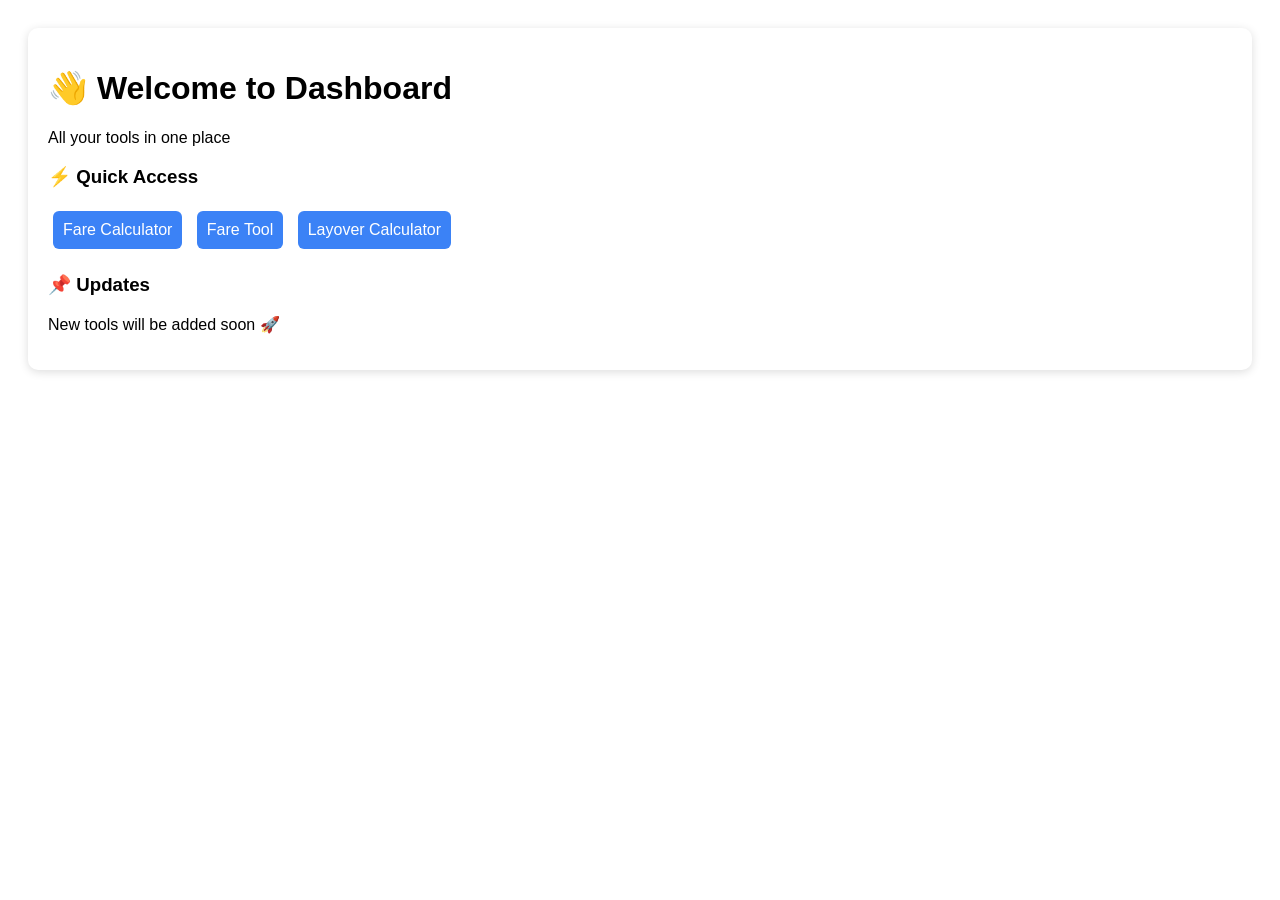
==== home.html @ d7796b46 "Update" ====
<!DOCTYPE html>
<html>
<head>
  <title>Home</title>
  <style>
    body { font-family: Arial; padding: 20px; }
    .card {
      background: white;
      padding: 20px;
      border-radius: 10px;
      box-shadow: 0 2px 10px #ddd;
    }
    .btn {
      display: inline-block;
      padding: 10px;
      margin: 5px;
      background: #3b82f6;
      color: white;
      text-decoration: none;
      border-radius: 6px;
    }
  </style>
</head>
<body>

<div class="card">
  <h1>👋 Welcome to Dashboard</h1>
  <p>All your tools in one place</p>

  <h3>⚡ Quick Access</h3>
  <a class="btn" href="Fare-Calculator/fare.html" target="frame">Fare Calculator</a>
  <a class="btn" href="fare.html" target="frame">Fare Tool</a>
  <a class="btn" href="Layover/Layover.html" target="frame">Layover Calculator</a>

  <h3 style="margin-top:20px;">📌 Updates</h3>
  <p>New tools will be added soon 🚀</p>
</div>

</body>
</html>
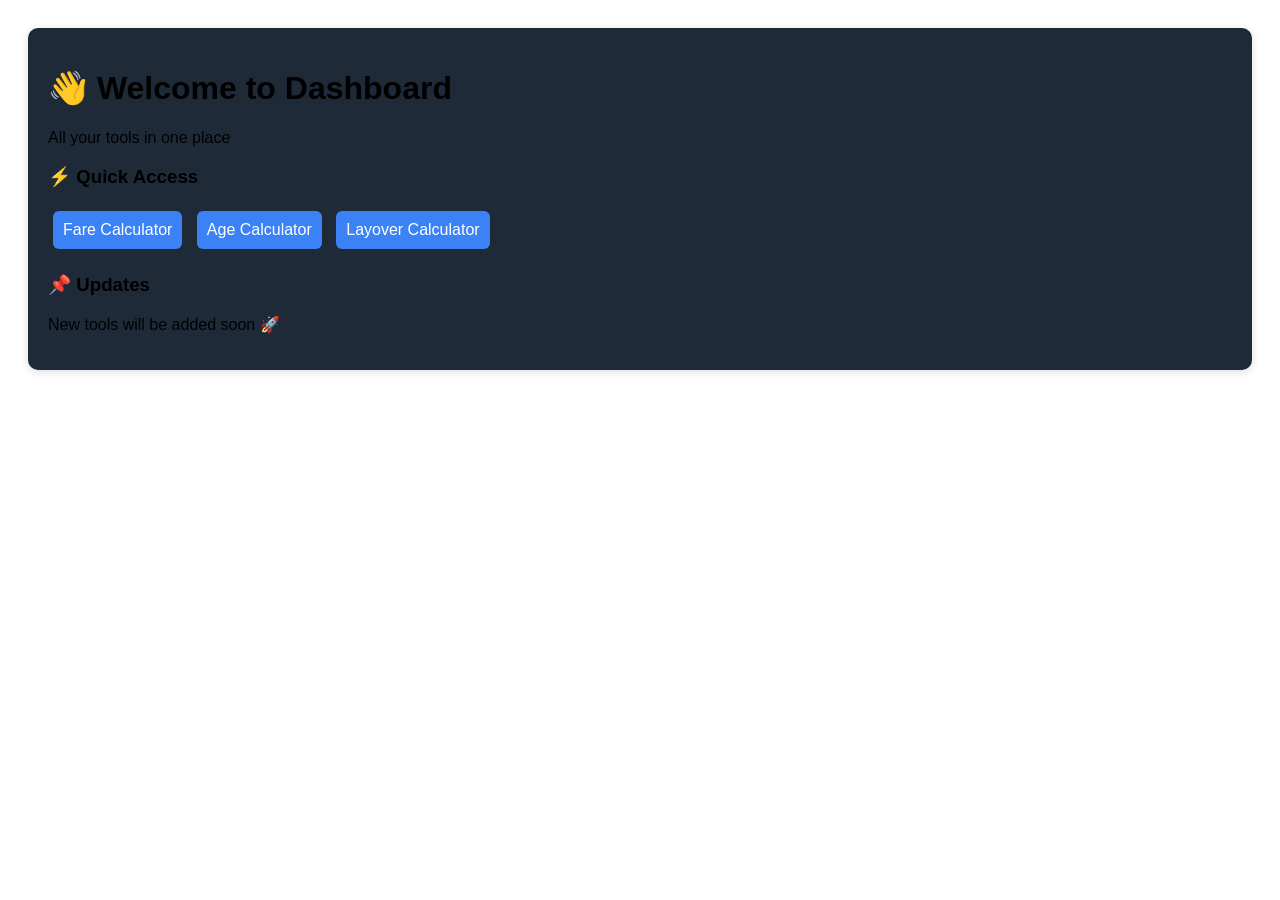
==== commit 02a57e45: "Update home.html" ====
--- a/home.html
+++ b/home.html
@@ -5,7 +5,7 @@
   <style>
     body { font-family: Arial; padding: 20px; }
     .card {
-      background: white;
+      background: #1f2a38;
       padding: 20px;
       border-radius: 10px;
       box-shadow: 0 2px 10px #ddd;
@@ -29,7 +29,7 @@
 
   <h3>⚡ Quick Access</h3>
   <a class="btn" href="Fare-Calculator/fare.html" target="frame">Fare Calculator</a>
-  <a class="btn" href="fare.html" target="frame">Fare Tool</a>
+  <a class="btn" href="Age-Calculator/age.html" target="frame">Age Calculator</a>
   <a class="btn" href="Layover/Layover.html" target="frame">Layover Calculator</a>
 
   <h3 style="margin-top:20px;">📌 Updates</h3>
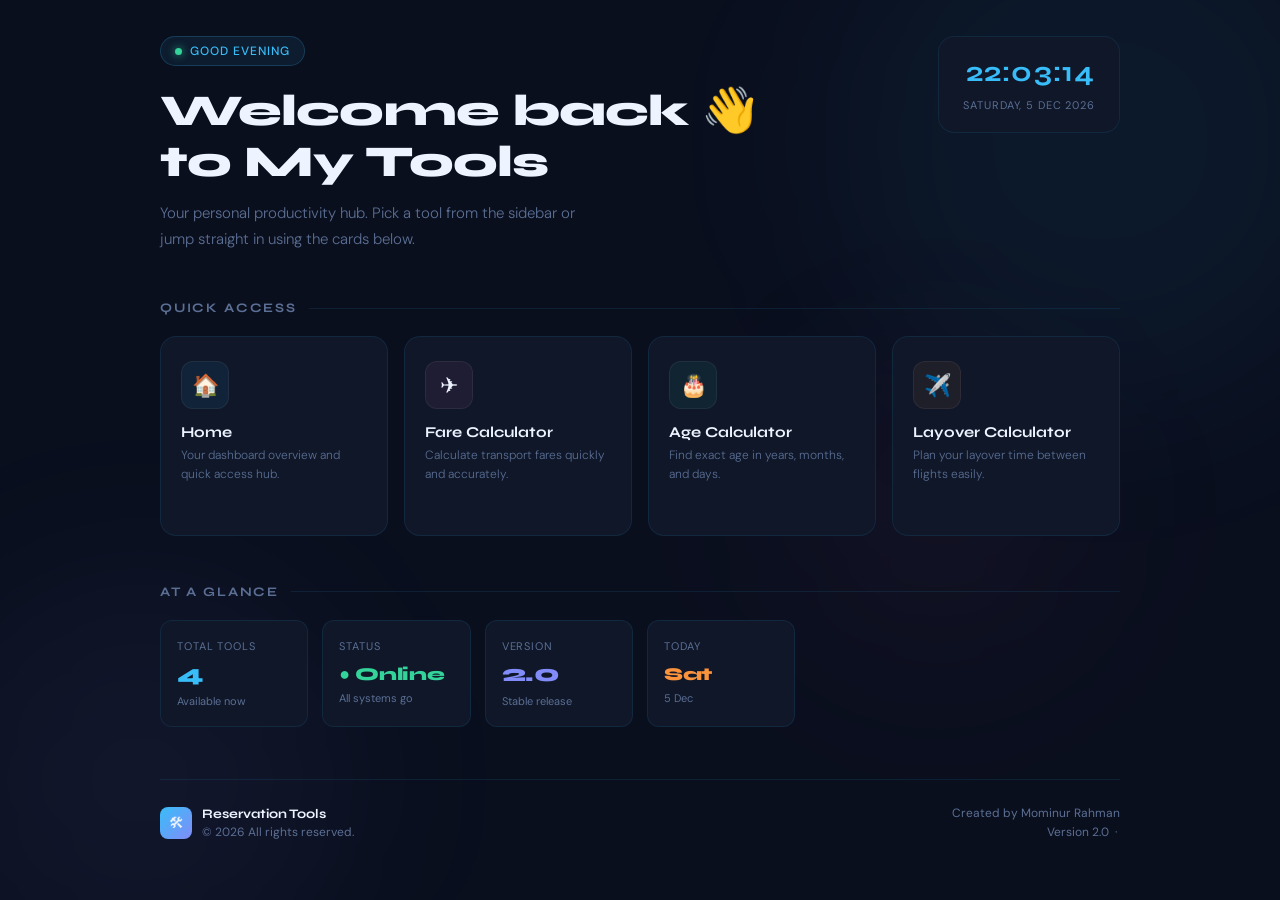
==== commit f566344c: "Update home.html" ====
--- a/home.html
+++ b/home.html
@@ -1,40 +1,529 @@
-<!DOCTYPE html>
-<html>
-<head>
-  <title>Home</title>
-  <style>
-    body { font-family: Arial; padding: 20px; }
-    .card {
-      background: #1f2a38;
-      padding: 20px;
-      border-radius: 10px;
-      box-shadow: 0 2px 10px #ddd;
-    }
-    .btn {
-      display: inline-block;
-      padding: 10px;
-      margin: 5px;
-      background: #3b82f6;
-      color: white;
-      text-decoration: none;
-      border-radius: 6px;
-    }
-  </style>
-</head>
-<body>
-
-<div class="card">
-  <h1>👋 Welcome to Dashboard</h1>
-  <p>All your tools in one place</p>
-
-  <h3>⚡ Quick Access</h3>
-  <a class="btn" href="Fare-Calculator/fare.html" target="frame">Fare Calculator</a>
-  <a class="btn" href="Age-Calculator/age.html" target="frame">Age Calculator</a>
-  <a class="btn" href="Layover/Layover.html" target="frame">Layover Calculator</a>
-
-  <h3 style="margin-top:20px;">📌 Updates</h3>
-  <p>New tools will be added soon 🚀</p>
-</div>
-
-</body>
-</html>
+<!DOCTYPE html>
+<html lang="en">
+<head>
+  <meta charset="UTF-8">
+  <meta name="viewport" content="width=device-width, initial-scale=1.0">
+  <title>Home – My Tools</title>
+  <link href="https://fonts.googleapis.com/css2?family=Syne:wght@400;600;700;800&family=DM+Sans:ital,wght@0,300;0,400;0,500;1,300&display=swap" rel="stylesheet">
+  <style>
+    *, *::before, *::after { box-sizing: border-box; margin: 0; padding: 0; }
+
+    :root {
+      --bg:           #0a0f1e;
+      --card-bg:      #0f1729;
+      --border:       rgba(56,189,248,0.10);
+      --accent:       #38bdf8;
+      --accent-glow:  rgba(56,189,248,0.18);
+      --accent2:      #818cf8;
+      --accent3:      #f472b6;
+      --accent4:      #34d399;
+      --accent5:      #fb923c;
+      --text:         #eef4ff;
+      --muted:        #5b6f94;
+      --radius:       16px;
+    }
+
+    html { scroll-behavior: smooth; }
+
+    body {
+      background: var(--bg);
+      color: var(--text);
+      font-family: 'DM Sans', sans-serif;
+      min-height: 100vh;
+      overflow-x: hidden;
+      padding: 36px 32px 48px;
+    }
+
+    /* ── Ambient glows ── */
+    .ambient {
+      position: fixed;
+      border-radius: 50%;
+      filter: blur(90px);
+      pointer-events: none;
+      z-index: 0;
+    }
+    .amb-1 { width: 520px; height: 520px; background: rgba(56,189,248,0.06);  top: -120px; right: -80px; }
+    .amb-2 { width: 400px; height: 400px; background: rgba(129,140,248,0.06); bottom: -80px; left: -60px; }
+    .amb-3 { width: 300px; height: 300px; background: rgba(244,114,182,0.04); top: 40%;  right: 15%; }
+
+    .page { position: relative; z-index: 1; max-width: 960px; margin: 0 auto; }
+
+    /* ── Hero ── */
+    .hero {
+      display: flex;
+      align-items: flex-start;
+      justify-content: space-between;
+      gap: 24px;
+      margin-bottom: 48px;
+      animation: fadeUp 0.6s ease both;
+    }
+
+    .hero-left { flex: 1; }
+
+    .greeting-chip {
+      display: inline-flex;
+      align-items: center;
+      gap: 8px;
+      background: rgba(56,189,248,0.08);
+      border: 1px solid rgba(56,189,248,0.20);
+      padding: 6px 14px;
+      border-radius: 20px;
+      font-size: 12px;
+      font-weight: 500;
+      color: var(--accent);
+      letter-spacing: 0.08em;
+      text-transform: uppercase;
+      margin-bottom: 20px;
+    }
+
+    .live-dot {
+      width: 7px; height: 7px;
+      border-radius: 50%;
+      background: var(--accent4);
+      box-shadow: 0 0 8px rgba(52,211,153,0.8);
+      animation: blink 2s infinite;
+    }
+
+    @keyframes blink { 0%,100%{opacity:1} 50%{opacity:0.4} }
+
+    .hero h1 {
+      font-family: 'Syne', sans-serif;
+      font-size: clamp(28px, 4vw, 44px);
+      font-weight: 800;
+      line-height: 1.15;
+      letter-spacing: -0.02em;
+      color: var(--text);
+      margin-bottom: 14px;
+    }
+
+    .hero h1 .hi { color: var(--accent); }
+
+    .hero p {
+      font-size: 15px;
+      color: var(--muted);
+      line-height: 1.7;
+      max-width: 420px;
+      font-weight: 300;
+    }
+
+    .hero-right {
+      flex-shrink: 0;
+      text-align: right;
+    }
+
+    .clock-card {
+      background: var(--card-bg);
+      border: 1px solid var(--border);
+      border-radius: var(--radius);
+      padding: 18px 24px;
+      min-width: 160px;
+    }
+
+    #clock {
+      font-family: 'Syne', sans-serif;
+      font-size: 28px;
+      font-weight: 700;
+      color: var(--accent);
+      letter-spacing: 0.04em;
+      display: block;
+      margin-bottom: 4px;
+    }
+
+    #date-str {
+      font-size: 11px;
+      color: var(--muted);
+      letter-spacing: 0.08em;
+      text-transform: uppercase;
+    }
+
+    /* ── Section title ── */
+    .section-head {
+      display: flex;
+      align-items: center;
+      gap: 12px;
+      margin-bottom: 20px;
+      animation: fadeUp 0.6s 0.15s ease both;
+    }
+
+    .section-head h2 {
+      font-family: 'Syne', sans-serif;
+      font-size: 13px;
+      font-weight: 700;
+      letter-spacing: 0.14em;
+      text-transform: uppercase;
+      color: var(--muted);
+    }
+
+    .section-line {
+      flex: 1;
+      height: 1px;
+      background: var(--border);
+    }
+
+    /* ── Tool Cards Grid ── */
+    .tools-grid {
+      display: grid;
+      grid-template-columns: repeat(auto-fill, minmax(210px, 1fr));
+      gap: 16px;
+      margin-bottom: 48px;
+    }
+
+    .tool-card {
+      background: var(--card-bg);
+      border: 1px solid var(--border);
+      border-radius: var(--radius);
+      padding: 24px 20px 20px;
+      text-decoration: none;
+      color: var(--text);
+      display: flex;
+      flex-direction: column;
+      gap: 14px;
+      position: relative;
+      overflow: hidden;
+      transition: transform 0.22s ease, border-color 0.22s ease, box-shadow 0.22s ease;
+      cursor: pointer;
+      animation: fadeUp 0.6s ease both;
+    }
+
+    .tool-card:nth-child(1) { animation-delay: 0.10s; }
+    .tool-card:nth-child(2) { animation-delay: 0.18s; }
+    .tool-card:nth-child(3) { animation-delay: 0.26s; }
+    .tool-card:nth-child(4) { animation-delay: 0.34s; }
+
+    .tool-card::before {
+      content: '';
+      position: absolute;
+      inset: 0;
+      opacity: 0;
+      transition: opacity 0.3s;
+      border-radius: var(--radius);
+    }
+
+    .tool-card:hover { transform: translateY(-4px); }
+    .tool-card:hover::before { opacity: 1; }
+
+    /* per-card accent colors */
+    .card-1 { --c: var(--accent);  --cg: rgba(56,189,248,0.07);  }
+    .card-2 { --c: var(--accent3); --cg: rgba(244,114,182,0.07); }
+    .card-3 { --c: var(--accent4); --cg: rgba(52,211,153,0.07);  }
+    .card-4 { --c: var(--accent5); --cg: rgba(251,146,60,0.07);  }
+
+    .tool-card:hover {
+      border-color: var(--c);
+      box-shadow: 0 0 28px var(--cg), 0 8px 32px rgba(0,0,0,0.3);
+    }
+
+    .card-icon-wrap {
+      width: 48px; height: 48px;
+      border-radius: 12px;
+      background: var(--cg);
+      border: 1px solid rgba(255,255,255,0.06);
+      display: flex;
+      align-items: center;
+      justify-content: center;
+      font-size: 22px;
+      transition: transform 0.22s ease;
+    }
+
+    .tool-card:hover .card-icon-wrap { transform: scale(1.1); }
+
+    .card-info h3 {
+      font-family: 'Syne', sans-serif;
+      font-size: 15px;
+      font-weight: 700;
+      margin-bottom: 5px;
+      color: var(--text);
+    }
+
+    .card-info p {
+      font-size: 12px;
+      color: var(--muted);
+      line-height: 1.6;
+      font-weight: 300;
+    }
+
+    .card-arrow {
+      margin-top: auto;
+      display: flex;
+      align-items: center;
+      gap: 6px;
+      font-size: 12px;
+      font-weight: 500;
+      color: var(--c);
+      opacity: 0;
+      transform: translateX(-6px);
+      transition: opacity 0.22s, transform 0.22s;
+      letter-spacing: 0.04em;
+    }
+
+    .tool-card:hover .card-arrow {
+      opacity: 1;
+      transform: translateX(0);
+    }
+
+    /* ── Quick Stats ── */
+    .stats-row {
+      display: grid;
+      grid-template-columns: repeat(auto-fill, minmax(140px, 1fr));
+      gap: 14px;
+      margin-bottom: 48px;
+      animation: fadeUp 0.6s 0.4s ease both;
+    }
+
+    .stat-card {
+      background: var(--card-bg);
+      border: 1px solid var(--border);
+      border-radius: 12px;
+      padding: 18px 16px;
+      display: flex;
+      flex-direction: column;
+      gap: 6px;
+    }
+
+    .stat-label {
+      font-size: 11px;
+      color: var(--muted);
+      letter-spacing: 0.08em;
+      text-transform: uppercase;
+    }
+
+    .stat-value {
+      font-family: 'Syne', sans-serif;
+      font-size: 24px;
+      font-weight: 800;
+      letter-spacing: -0.02em;
+    }
+
+    .stat-sub {
+      font-size: 11px;
+      color: var(--muted);
+    }
+
+    /* ── Footer ── */
+    .footer {
+      margin-top: 52px;
+      padding-top: 24px;
+      border-top: 1px solid var(--border);
+      display: flex;
+      align-items: center;
+      justify-content: space-between;
+      gap: 16px;
+      flex-wrap: wrap;
+      animation: fadeUp 0.6s 0.5s ease both;
+    }
+
+    .footer-left {
+      display: flex;
+      align-items: center;
+      gap: 10px;
+    }
+
+    .footer-icon {
+      width: 32px; height: 32px;
+      border-radius: 8px;
+      background: linear-gradient(135deg, var(--accent), var(--accent2));
+      display: flex;
+      align-items: center;
+      justify-content: center;
+      font-size: 15px;
+      flex-shrink: 0;
+    }
+
+    .footer-brand {
+      font-family: 'Syne', sans-serif;
+      font-size: 13px;
+      font-weight: 700;
+      color: var(--text);
+    }
+
+    .footer-copy {
+      font-size: 12px;
+      color: var(--muted);
+      margin-top: 2px;
+    }
+
+    .footer-right {
+      font-size: 12px;
+      color: var(--muted);
+      text-align: right;
+      line-height: 1.6;
+    }
+
+    .footer-right span {
+      color: var(--accent);
+    }
+
+    /* ── Animations ── */
+    @keyframes fadeUp {
+      from { opacity: 0; transform: translateY(20px); }
+      to   { opacity: 1; transform: translateY(0); }
+    }
+  </style>
+</head>
+<body>
+
+  <!-- Ambient background -->
+  <div class="ambient amb-1"></div>
+  <div class="ambient amb-2"></div>
+  <div class="ambient amb-3"></div>
+
+  <div class="page">
+
+    <!-- ── Hero ── -->
+    <div class="hero">
+      <div class="hero-left">
+        <div class="greeting-chip">
+          <div class="live-dot"></div>
+          <span id="greet-chip">Good Morning</span>
+        </div>
+        <h1>Welcome back <span class="hi">👋</span><br>to My Tools</h1>
+        <p>Your personal productivity hub. Pick a tool from the sidebar or jump straight in using the cards below.</p>
+      </div>
+      <div class="hero-right">
+        <div class="clock-card">
+          <span id="clock">--:--:--</span>
+          <span id="date-str">Loading…</span>
+        </div>
+      </div>
+    </div>
+
+    <!-- ── Tools ── -->
+    <div class="section-head">
+      <h2>Quick Access</h2>
+      <div class="section-line"></div>
+    </div>
+
+    <div class="tools-grid">
+
+      <a class="tool-card card-1" href="home.html" target="frame" onclick="navigate(event, this)">
+        <div class="card-icon-wrap">🏠</div>
+        <div class="card-info">
+          <h3>Home</h3>
+          <p>Your dashboard overview and quick access hub.</p>
+        </div>
+        <div class="card-arrow">Open &nbsp;→</div>
+      </a>
+
+      <a class="tool-card card-2" href="Fare-Calculator/fare.html" target="frame" onclick="navigate(event, this)">
+        <div class="card-icon-wrap"><span>&#9992;</span></div>
+        <div class="card-info">
+          <h3>Fare Calculator</h3>
+          <p>Calculate transport fares quickly and accurately.</p>
+        </div>
+        <div class="card-arrow">Open &nbsp;→</div>
+      </a>
+
+      <a class="tool-card card-3" href="Age/age-calculator.html" target="frame" onclick="navigate(event, this)">
+        <div class="card-icon-wrap">🎂</div>
+        <div class="card-info">
+          <h3>Age Calculator</h3>
+          <p>Find exact age in years, months, and days.</p>
+        </div>
+        <div class="card-arrow">Open &nbsp;→</div>
+      </a>
+
+      <a class="tool-card card-4" href="Layover/Layover.html" target="frame" onclick="navigate(event, this)">
+        <div class="card-icon-wrap">✈️</div>
+        <div class="card-info">
+          <h3>Layover Calculator</h3>
+          <p>Plan your layover time between flights easily.</p>
+        </div>
+        <div class="card-arrow">Open &nbsp;→</div>
+      </a>
+
+    </div>
+
+    <!-- ── Stats ── -->
+    <div class="section-head" style="animation-delay:0.35s">
+      <h2>At a Glance</h2>
+      <div class="section-line"></div>
+    </div>
+
+    <div class="stats-row">
+      <div class="stat-card">
+        <div class="stat-label">Total Tools</div>
+        <div class="stat-value" style="color:var(--accent)">4</div>
+        <div class="stat-sub">Available now</div>
+      </div>
+      <div class="stat-card">
+        <div class="stat-label">Status</div>
+        <div class="stat-value" style="color:var(--accent4); font-size:18px; margin-top:4px">● Online</div>
+        <div class="stat-sub">All systems go</div>
+      </div>
+      <div class="stat-card">
+        <div class="stat-label">Version</div>
+        <div class="stat-value" style="color:var(--accent2)">2.0</div>
+        <div class="stat-sub">Stable release</div>
+      </div>
+      <div class="stat-card">
+        <div class="stat-label">Today</div>
+        <div class="stat-value" style="color:var(--accent5); font-size:18px; margin-top:4px" id="today-day">—</div>
+        <div class="stat-sub" id="today-date">—</div>
+      </div>
+    </div>
+
+    <!-- ── Footer ── -->
+    <footer class="footer">
+      <div class="footer-left">
+        <div class="footer-icon">🛠</div>
+        <div>
+          <div class="footer-brand">Reservation Tools</div>
+          <div class="footer-copy">&copy; <span id="copy-year"></span> All rights reserved.</div>
+        </div>
+      </div>
+      <div class="footer-right">
+        Created by Mominur Rahman<br>
+        Version 2.0 &nbsp;·&nbsp;
+      </div>
+    </footer>
+
+  </div><!-- /page -->
+
+<script>
+  /* ── Clock ── */
+  function updateClock() {
+    const now = new Date();
+    const h = String(now.getHours()).padStart(2,'0');
+    const m = String(now.getMinutes()).padStart(2,'0');
+    const s = String(now.getSeconds()).padStart(2,'0');
+    document.getElementById('clock').textContent = `${h}:${m}:${s}`;
+
+    const days   = ['Sunday','Monday','Tuesday','Wednesday','Thursday','Friday','Saturday'];
+    const months = ['Jan','Feb','Mar','Apr','May','Jun','Jul','Aug','Sep','Oct','Nov','Dec'];
+    const ds = `${days[now.getDay()]}, ${now.getDate()} ${months[now.getMonth()]} ${now.getFullYear()}`;
+    document.getElementById('date-str').textContent = ds;
+
+    // Today stats
+    document.getElementById('today-day').textContent  = days[now.getDay()].slice(0,3);
+    document.getElementById('today-date').textContent = `${now.getDate()} ${months[now.getMonth()]}`;
+
+    // Greeting chip
+    const hr = now.getHours();
+    const gr = hr < 12 ? 'Good Morning' : hr < 17 ? 'Good Afternoon' : 'Good Evening';
+    document.getElementById('greet-chip').textContent = gr;
+  }
+  updateClock();
+  setInterval(updateClock, 1000);
+
+  /* ── Copyright year ── */
+  document.getElementById('copy-year').textContent = new Date().getFullYear();
+
+  /* ── Navigate (open in parent iframe target) ── */
+  function navigate(e, el) {
+    // Let href + target="frame" work naturally; just update sidebar active state if inside iframe
+    if (window.parent && window.parent !== window) {
+      try {
+        const menus = window.parent.document.querySelectorAll('.menu');
+        menus.forEach(m => m.classList.remove('active'));
+        // match href
+        const href = el.getAttribute('href');
+        menus.forEach(m => {
+          if (m.getAttribute('href') === href) m.classList.add('active');
+        });
+      } catch(err) {}
+    }
+  }
+</script>
+
+</body>
+</html>
